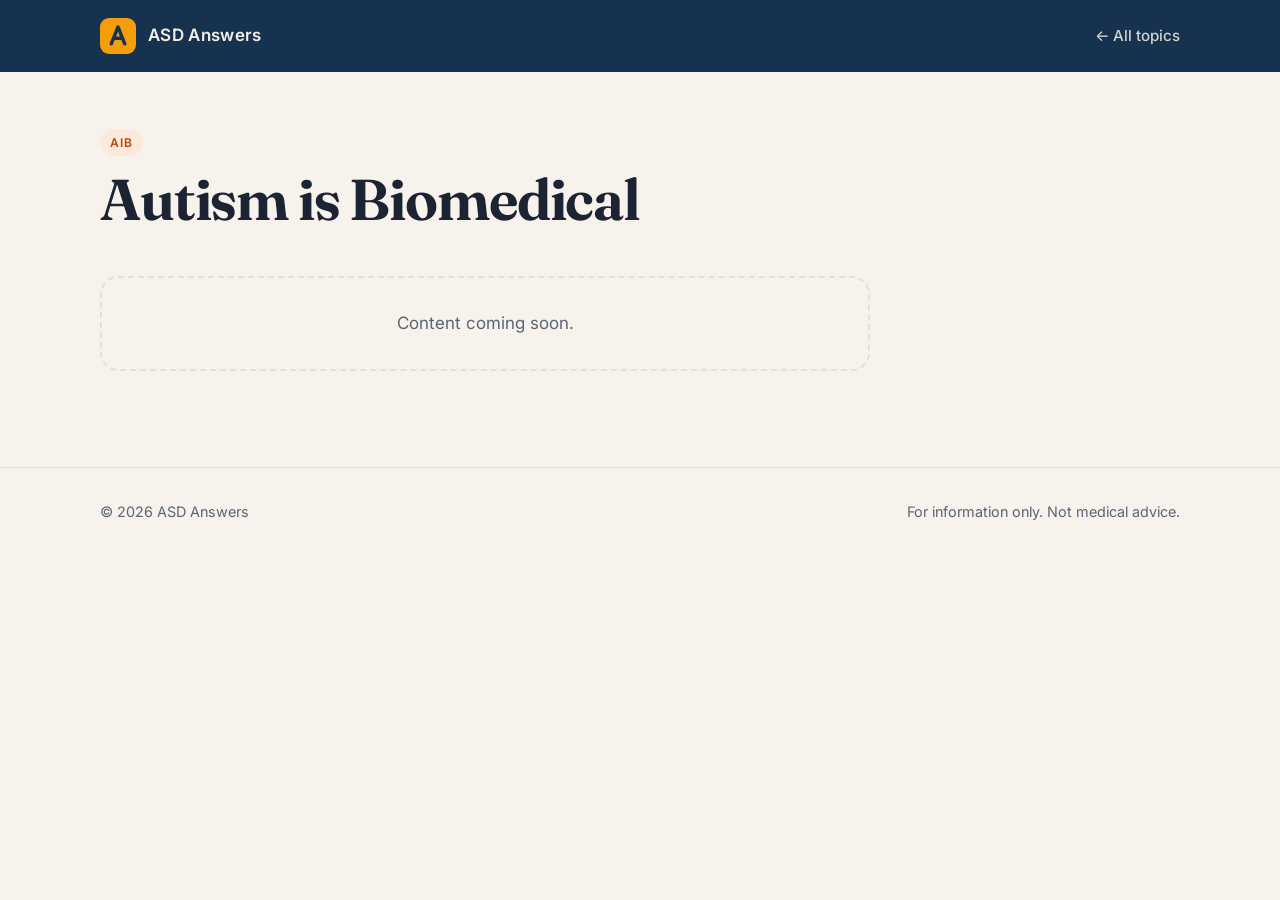
==== aib.html @ 922776df "Home page: 10 topic ovals, each with its own page Old link list kept at /links for reference.  Co-Au" ====
<!doctype html>
<html lang="en">
<head>
<meta charset="utf-8">
<meta name="viewport" content="width=device-width, initial-scale=1">
<title>Autism is Biomedical | ASD Answers</title>
<meta name="description" content="Autism is Biomedical: resources for autism families from ASD Answers.">
<link rel="icon" href="/favicon.svg" type="image/svg+xml">
<link rel="preconnect" href="https://fonts.googleapis.com">
<link rel="preconnect" href="https://fonts.gstatic.com" crossorigin>
<link href="https://fonts.googleapis.com/css2?family=Fraunces:opsz,wght@9..144,500;9..144,650&family=Inter:wght@400;500;600&display=swap" rel="stylesheet">
<link rel="stylesheet" href="style.css">
</head>
<body>

<header class="topbar">
  <div class="wrap">
    <a class="brand" href="index.html"><svg viewBox="0 0 64 64" aria-hidden="true"><rect width="64" height="64" rx="16" fill="#f59e0b"/><path d="M20 46 32 16l12 30M24.5 36h15" stroke="#16324f" stroke-width="6" fill="none" stroke-linecap="round" stroke-linejoin="round"/></svg> ASD Answers</a>
    <a class="back" href="index.html">&larr; All topics</a>
  </div>
</header>

<main class="wrap">
  <div class="page-head">
    <span class="tag">AIB</span>
    <h1>Autism is Biomedical</h1>
  </div>

  <!-- ======================= PAGE CONTENT: add text and links below ======================= -->
  <div class="content">
    <p class="soon">Content coming soon.</p>
  </div>
</main>

<footer>
  <div class="wrap">
    <span>&copy; 2026 ASD Answers</span>
    <span>For information only. Not medical advice.</span>
  </div>
</footer>
</body>
</html>
---- style.css ----
/* Shared look for the home page (ovals) and every topic page.
   The old link list (links.html) keeps its own styles inside the file. */

/* ============ COLORS (change the look here, and in the dark mode copy below) ============ */
:root {
  --bg: #f7f3ec;          /* page background, warm paper */
  --surface: #fffdf9;     /* oval and card background */
  --ink: #1c2433;         /* main text */
  --muted: #5b6474;       /* secondary text */
  --line: #e6dfd3;        /* borders */
  --accent: #c2410c;      /* burnt orange: links, highlights */
  --accent-soft: #fde9dc;
  --deep: #16324f;        /* hero panel, deep blue */
  --deep-ink: #f4efe6;
  --glow: #f59e0b;
  --radius: 18px;
}
@media (prefers-color-scheme: dark) {
  :root {
    --bg: #0f1621; --surface: #161f2d; --ink: #ece6da; --muted: #a3acba;
    --line: #263244; --accent: #fb923c; --accent-soft: #3a2415;
    --deep: #0b2238; --deep-ink: #f4efe6; --glow: #fbbf24;
  }
}

* { box-sizing: border-box; }
body {
  margin: 0; background: var(--bg); color: var(--ink);
  font: 400 17px/1.6 Inter, system-ui, -apple-system, sans-serif;
  -webkit-font-smoothing: antialiased;
}
a { color: inherit; text-decoration: none; }
.wrap { max-width: 1120px; margin: 0 auto; padding: 0 20px; }

/* ============ HERO (top panel) ============ */
.hero {
  position: relative; overflow: hidden; color: var(--deep-ink);
  background: var(--deep); padding: 28px 0 120px;
}
.hero::before, .hero::after {
  content: ""; position: absolute; border-radius: 50%; filter: blur(60px); opacity: .45;
}
.hero::before { width: 520px; height: 520px; right: -140px; top: -180px; background: var(--glow); }
.hero::after  { width: 420px; height: 420px; left: -160px; bottom: -220px; background: #2f7a8a; }
.hero > .wrap { position: relative; z-index: 1; }
.brand { display: inline-flex; align-items: center; gap: 12px; font-weight: 600; letter-spacing: .02em; }
.brand svg { width: 36px; height: 36px; }
.hero h1 {
  font-family: Fraunces, Georgia, serif; font-weight: 650;
  font-size: clamp(2.6rem, 7vw, 4.6rem); line-height: 1.02; letter-spacing: -.02em;
  margin: 64px 0 18px; max-width: 14ch;
}
.hero h1 em { font-style: italic; color: var(--glow); font-weight: 500; }
.hero p.lede { font-size: 1.2rem; max-width: 46ch; opacity: .88; margin: 0; }

/* ============ OVALS (home page) ============ */
.ovals {
  list-style: none; margin: -72px 0 0; padding: 0; position: relative; z-index: 2;
  display: flex; flex-wrap: wrap; justify-content: center; gap: 22px 26px;
}
.ovals li { width: 236px; }
.ovals li:nth-child(even) { margin-top: 30px; }   /* gentle up and down stagger */
.oval {
  display: flex; flex-direction: column; align-items: center; justify-content: center;
  aspect-ratio: 16 / 10; width: 100%; padding: 12px 22px; border-radius: 50%;
  background: var(--surface); border: 2px solid var(--line); text-align: center;
  box-shadow: 0 18px 40px -26px rgba(16,24,40,.45);
  transition: transform .2s, border-color .2s, box-shadow .2s;
}
.oval:hover, .oval:focus-visible {
  transform: translateY(-4px); border-color: var(--accent);
  box-shadow: 0 26px 50px -24px rgba(16,24,40,.5);
}
.oval:focus-visible { outline: 3px solid var(--accent); outline-offset: 4px; }
.oval strong { font-family: Fraunces, Georgia, serif; font-weight: 650; font-size: 1.35rem; line-height: 1.15; }
.oval small { display: block; margin-top: 4px; color: var(--muted); font-size: .85rem; line-height: 1.3; }

/* ============ TOPIC PAGES ============ */
.topbar { background: var(--deep); color: var(--deep-ink); padding: 18px 0; }
.topbar .wrap { display: flex; align-items: center; justify-content: space-between; gap: 16px; flex-wrap: wrap; }
.topbar .back { font-size: .95rem; font-weight: 500; opacity: .85; }
.topbar .back:hover { opacity: 1; }
.page-head { padding: 56px 0 8px; }
.page-head .tag {
  display: inline-block; font-size: .75rem; font-weight: 600; letter-spacing: .08em;
  text-transform: uppercase; color: var(--accent); background: var(--accent-soft);
  padding: 4px 10px; border-radius: 999px;
}
.page-head h1 {
  font-family: Fraunces, Georgia, serif; font-weight: 650; letter-spacing: -.02em;
  font-size: clamp(2.2rem, 6vw, 3.6rem); line-height: 1.05; margin: 14px 0 0;
}
.content { max-width: 70ch; padding-top: 20px; }
.content h2 { font-family: Fraunces, Georgia, serif; font-weight: 650; font-size: 1.7rem; margin: 40px 0 12px; }
.content a:not(.card) { color: var(--accent); text-decoration: underline; text-underline-offset: 3px; }
.soon {
  border: 2px dashed var(--line); border-radius: var(--radius); padding: 32px;
  color: var(--muted); text-align: center;
}

/* Link cards, same look as the old link list, for adding links to a topic page */
.cards { display: grid; grid-template-columns: repeat(auto-fill, minmax(290px, 1fr)); gap: 14px; max-width: none; }
.card {
  display: flex; gap: 14px; align-items: flex-start;
  background: var(--surface); border: 1px solid var(--line); border-radius: 14px;
  padding: 18px; transition: border-color .2s, transform .2s;
}
.card:hover { border-color: var(--accent); transform: translateY(-2px); }
.card .ico {
  flex: none; width: 42px; height: 42px; border-radius: 12px; display: grid; place-items: center;
  background: var(--accent-soft); color: var(--accent);
}
.card .ico svg { width: 22px; height: 22px; }
.card h3 { margin: 0 0 2px; font-size: 1.02rem; font-weight: 600; }
.card p { margin: 0; color: var(--muted); font-size: .92rem; line-height: 1.45; }
.card .host { display: block; margin-top: 6px; font-size: .78rem; color: var(--accent); font-weight: 500; }

/* ============ FOOTER ============ */
footer { margin-top: 96px; border-top: 1px solid var(--line); padding: 32px 0 48px; color: var(--muted); font-size: .9rem; }
footer .wrap { display: flex; flex-wrap: wrap; gap: 12px 32px; justify-content: space-between; }
footer a { text-decoration: underline; text-underline-offset: 3px; }

@media (max-width: 560px) {
  body { font-size: 16px; }
  .wrap { padding: 0 16px; }
  .hero h1 { margin-top: 44px; }
  .ovals { gap: 14px 12px; }
  .ovals li { width: calc(50% - 6px); }
  .ovals li:nth-child(even) { margin-top: 18px; }
  .oval { aspect-ratio: 4 / 3; padding: 8px 12px; }
  .oval strong { font-size: 1.05rem; hyphens: auto; overflow-wrap: anywhere; }
  .oval small { font-size: .75rem; }
  .page-head { padding-top: 40px; }
}
@media (prefers-reduced-motion: reduce) { * { transition: none !important; } }
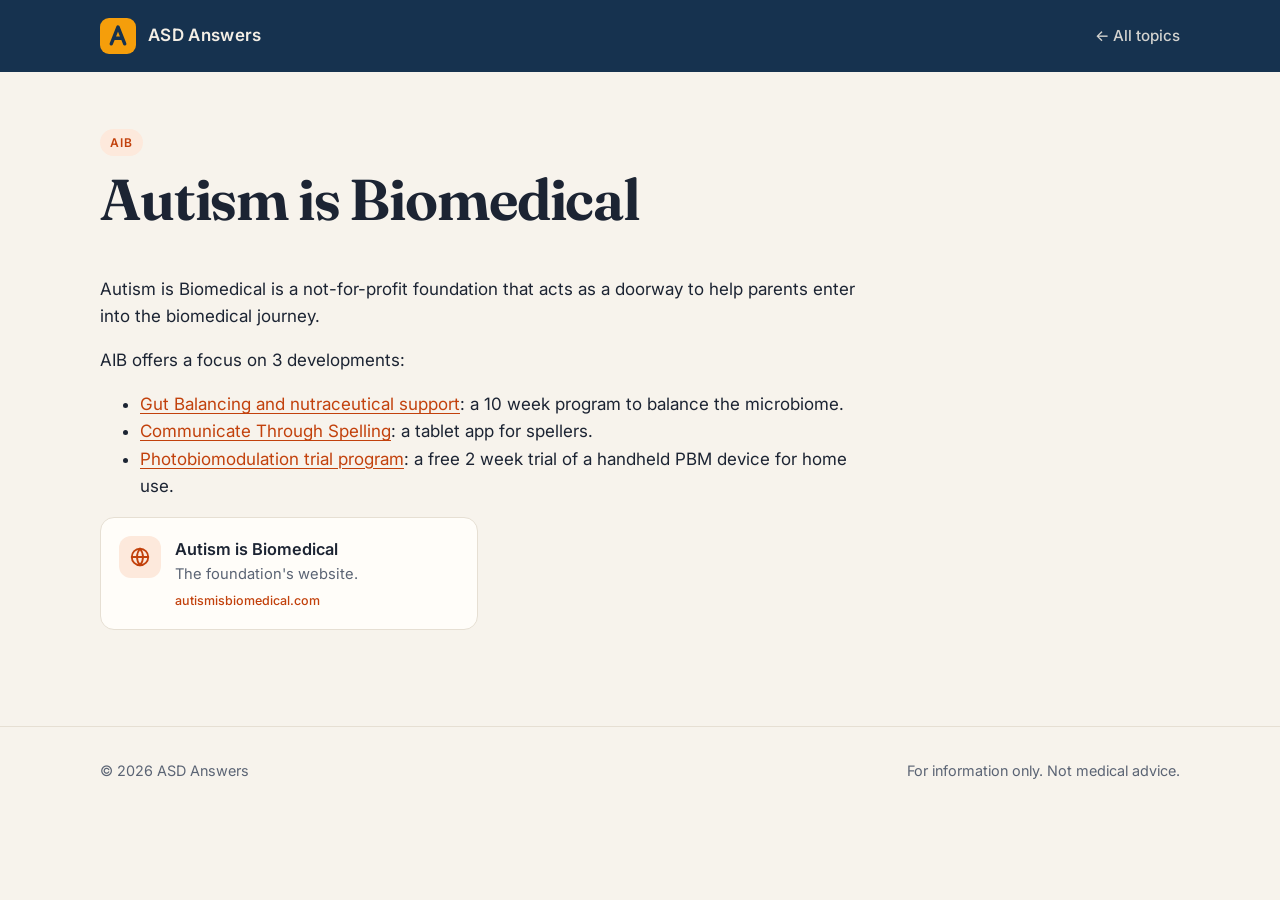
==== commit 8b6d953f: "Fill in 8 topic pages from the content doc AIB, Gut Balancing, CTS, Photobiomodulation, Bogner Healt" ====
--- a/aib.html
+++ b/aib.html
@@ -28,7 +28,19 @@
 
   <!-- ======================= PAGE CONTENT: add text and links below ======================= -->
   <div class="content">
-    <p class="soon">Content coming soon.</p>
+    <p>Autism is Biomedical is a not-for-profit foundation that acts as a doorway to help parents enter into the biomedical journey.</p>
+    <p>AIB offers a focus on 3 developments:</p>
+    <ul>
+      <li><a href="gut-balancing.html">Gut Balancing and nutraceutical support</a>: a 10 week program to balance the microbiome.</li>
+      <li><a href="cts.html">Communicate Through Spelling</a>: a tablet app for spellers.</li>
+      <li><a href="photobiomodulation.html">Photobiomodulation trial program</a>: a free 2 week trial of a handheld PBM device for home use.</li>
+    </ul>
+    <div class="cards">
+      <a class="card" href="https://www.autismisbiomedical.com" target="_blank" rel="noopener">
+        <span class="ico"><svg viewBox="0 0 24 24" fill="none" stroke="currentColor" stroke-width="2" stroke-linecap="round" stroke-linejoin="round"><circle cx="12" cy="12" r="9"/><path d="M3 12h18M12 3a14 14 0 0 1 0 18M12 3a14 14 0 0 0 0 18"/></svg></span>
+        <span><h3>Autism is Biomedical</h3><p>The foundation's website.</p><span class="host">autismisbiomedical.com</span></span>
+      </a>
+    </div>
   </div>
 </main>
 
--- a/style.css
+++ b/style.css
@@ -89,6 +89,7 @@
 .page-head h1 {
   font-family: Fraunces, Georgia, serif; font-weight: 650; letter-spacing: -.02em;
   font-size: clamp(2.2rem, 6vw, 3.6rem); line-height: 1.05; margin: 14px 0 0;
+  hyphens: auto; overflow-wrap: anywhere;   /* long titles like "Photobiomodulation" fit on phones */
 }
 .content { max-width: 70ch; padding-top: 20px; }
 .content h2 { font-family: Fraunces, Georgia, serif; font-weight: 650; font-size: 1.7rem; margin: 40px 0 12px; }
